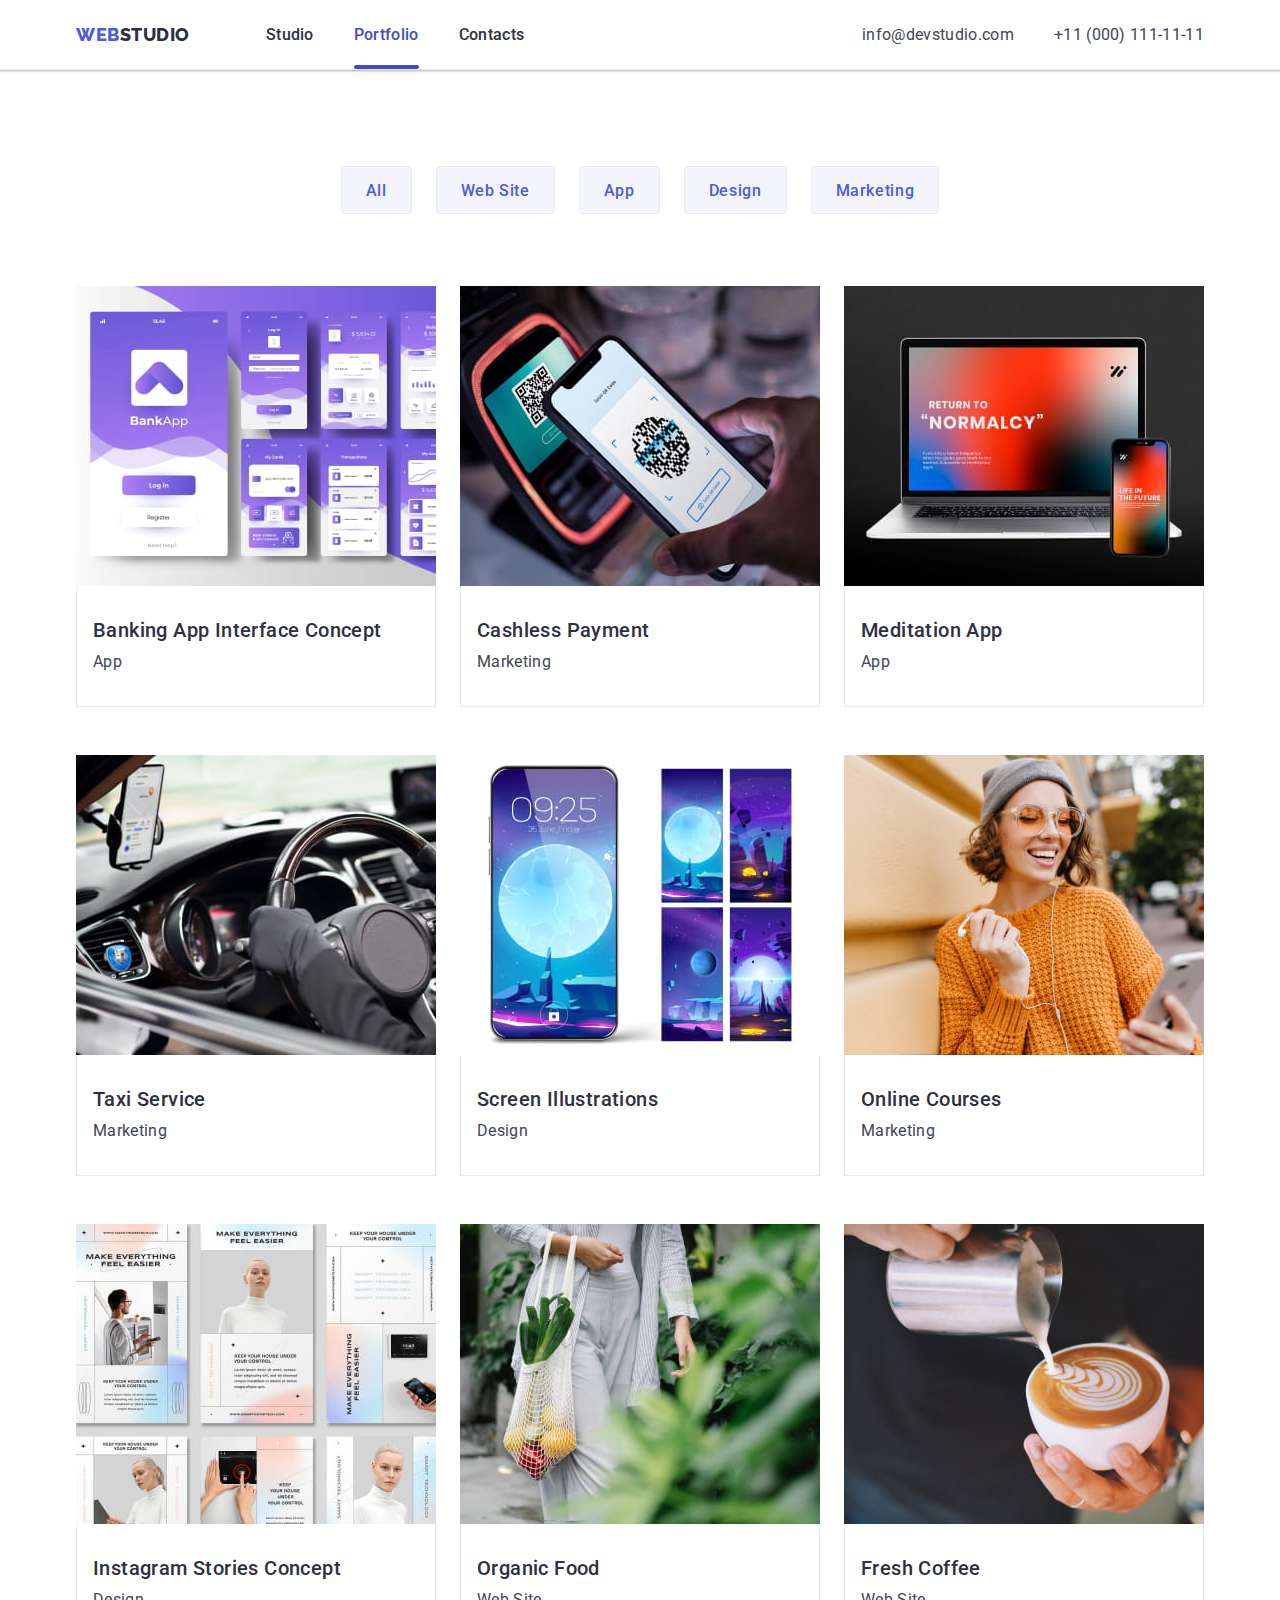
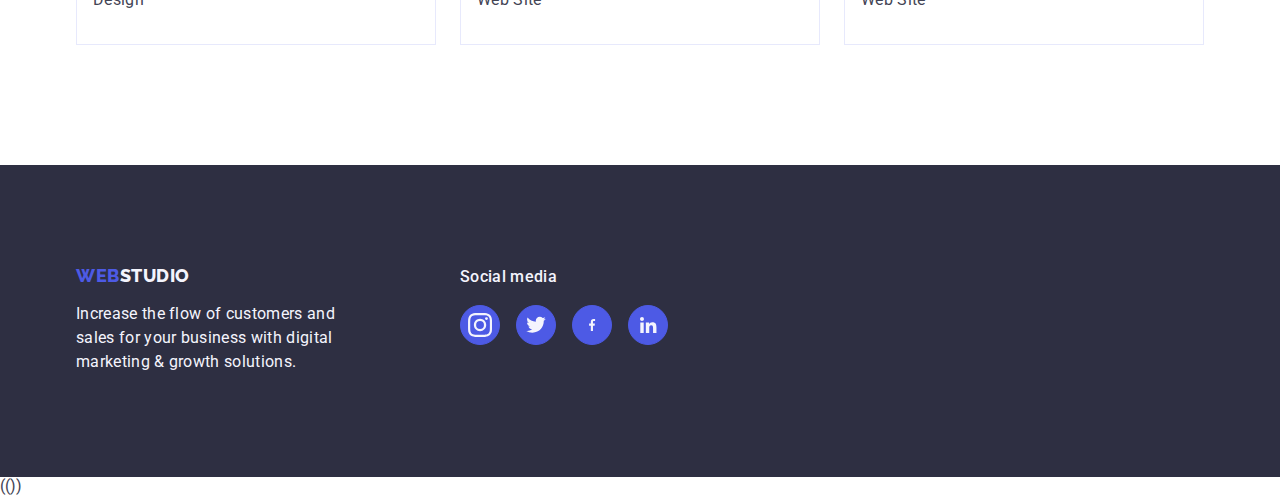
==== portfolio.html @ 7a3a31a1 "Summary" ====
<!DOCTYPE html>
<html lang="en">
  <head>
    <meta charset="UTF-8" />
    <meta http-equiv="X-UA-Compatible" content="IE=edge" />
    <meta name="viewport" content="width=device-width, initial-scale=1.0" />
    <title>Portfolio page</title>
    <!-- Fonts -->
    <link rel="preconnect" href="https://fonts.googleapis.com" />
    <link rel="preconnect" href="https://fonts.gstatic.com" crossorigin />
    <link
      href="https://fonts.googleapis.com/css2?family=Raleway:ital,wght@0,800;1,800&family=Roboto:ital,wght@0,400;0,500;0,700;1,400;1,500;1,700&display=swap"
      rel="stylesheet"
    />
    <!-- Normalize -->
    <link
      href="https://cdn.jsdelivr.net/npm/modern-normalize@2.0.0/modern-normalize.min.css"
      rel="stylesheet"
    />
    <!-- Custom styles -->
    <link rel="stylesheet" href="./css/styles.css" />
  </head>
  <body>
    <!--Heder section-->
    <header class="header">
      <div class="header-container container">
        <nav class="header-nav">
          <a class="header-logo link" href="./index.html">
            Web<span class="header-logo-studio">Studio</span></a
          >
          <ul class="header-list list">
            <li class="header-item">
              <a class="header-link link" href="./index.html">Studio</a>
            </li>
            <li class="header-item">
              <a class="header-link link active folio" href="./portfolio.html"
                >Portfolio</a
              >
            </li>
            <li class="header-item">
              <a class="header-link link" href="">Contacts</a>
            </li>
          </ul>
        </nav>
        <address class="address">
          <ul class="heder-address-list list">
            <li>
              <a
                class="header-address-link link"
                href="mailto:info@devstudio.com"
                >info@devstudio.com</a
              >
            </li>
            <li>
              <a class="header-address-link link" href="tel:+110001111111"
                >+11 (000) 111-11-11</a
              >
            </li>
          </ul>
        </address>
      </div>
    </header>
    <!--Main block-->
    <!--Portfolio-->
    <main>
      <section id="folio" class="section portfolio">
        <div class="container">
          <h1 class="visually-hidden">Portfolio</h1>
          <ul class="portfolio-list-btn list">
            <li>
              <button class="portfolio-btn" type="button">All</button>
            </li>
            <li>
              <button class="portfolio-btn" type="button">Web Site</button>
            </li>
            <li>
              <button class="portfolio-btn" type="button">App</button>
            </li>
            <li>
              <button class="portfolio-btn" type="button">Design</button>
            </li>
            <li>
              <button class="portfolio-btn" type="button">Marketing</button>
            </li>
          </ul>
          <ul class="portfolio-list list">
            <li class="portfolio-list-item">
              <a class="portfolio-link link" href="">
                <div class="portfolio-overlay">
                  <img
                    src="./images/portfolio/img1.jpg"
                    alt="Website"
                    width="360"
                  />
                </div>
                <div class="overlay">
                  <p class="overlay-label">
                    14 Stylish and User-Friendly App Design Concepts · Task
                    Manager App · Calorie Tracker App · Exotic Fruit Ecommerce
                    App · Cloud Storage App
                  </p>
                </div>
                <div class="portfolio-content">
                  <h2 class="portfolio-title">Banking App Interface Concept</h2>
                  <p class="portfolio-item">App</p>
                </div>
              </a>
            </li>
            <li class="portfolio-list-item">
              <a class="link" href="">
                <img
                  src="./images/portfolio/img2.jpg"
                  alt="Mobile phone"
                  width="360"
                />
                <div class="portfolio-content">
                  <h2 class="portfolio-title">Cashless Payment</h2>
                  <p class="portfolio-item">Marketing</p>
                </div>
              </a>
            </li>
            <li class="portfolio-list-item">
              <a class="link" href="">
                <img
                  src="./images/portfolio/img3.jpg"
                  alt="Notebook"
                  width="360"
                />
                <div class="portfolio-content">
                  <h2 class="portfolio-title">Meditation App</h2>
                  <p class="portfolio-item">App</p>
                </div>
              </a>
            </li>
            <li class="portfolio-list-item">
              <a class="link" href="">
                <img
                  src="./images/portfolio/img4.jpg"
                  alt="Car Taxi"
                  width="360"
                />
                <div class="portfolio-content">
                  <h2 class="portfolio-title">Taxi Service</h2>
                  <p class="portfolio-item">Marketing</p>
                </div>
              </a>
            </li>
            <li class="portfolio-list-item">
              <a class="link" href="">
                <img
                  src="./images/portfolio/img5.jpg"
                  alt="Design phone"
                  width="360"
                />
                <div class="portfolio-content">
                  <h2 class="portfolio-title">Screen Illustrations</h2>
                  <p class="portfolio-item">Design</p>
                </div>
              </a>
            </li>
            <li class="portfolio-list-item">
              <a class="link" href="">
                <img
                  src="./images/portfolio/img6.jpg"
                  alt="The girl laughs"
                  width="360"
                />
                <div class="portfolio-content">
                  <h2 class="portfolio-title">Online Courses</h2>
                  <p class="portfolio-item">Marketing</p>
                </div>
              </a>
            </li>
            <li class="portfolio-list-item">
              <a class="link" href="">
                <img
                  src="./images/portfolio/img7.jpg"
                  alt="Instagram page"
                  width="360"
                />
                <div class="portfolio-content">
                  <h2 class="portfolio-title">Instagram Stories Concept</h2>
                  <p class="portfolio-item">Design</p>
                </div>
              </a>
            </li>
            <li class="portfolio-list-item">
              <a class="link" href="">
                <img
                  src="./images/portfolio/img8.jpg"
                  alt="Woman with groceries"
                  width="360"
                />
                <div class="portfolio-content">
                  <h2 class="portfolio-title">Organic Food</h2>
                  <p class="portfolio-item">Web Site</p>
                </div>
              </a>
            </li>
            <li class="portfolio-list-item">
              <a class="link" href="">
                <img
                  src="./images/portfolio/img9.jpg"
                  alt="A cup of coffee"
                  width="360"
                />
                <div class="portfolio-content">
                  <h2 class="portfolio-title">Fresh Coffee</h2>
                  <p class="portfolio-item">Web Site</p>
                </div>
              </a>
            </li>
          </ul>
        </div>
      </section>
    </main>
    <!--Footer section-->
    <footer class="section footer">
      <div class="footer-container container">
        <div>
          <a class="footer-logo link" href="./index.html"
            >Web<span class="footer-logo-studio">Studio</span></a
          >
          <p class="footer-list">
            Increase the flow of customers and sales for your business with
            digital marketing & growth solutions.
          </p>
        </div>
        <div class="media-container">
          <p class="media-title">Social media</p>
          <ul class="media-list">
            <li class="media-list-item">
              <a
                class="media-link"
                href="https://www.instagram.com"
                aria-label="instagram"
              >
                <svg class="media-icon" width="24" height="24">
                  <use href="./images/icons.svg#icon-instagram"></use>
                </svg>
              </a>
            </li>
            <li>
              <a
                class="media-link"
                href="https://www.twitter.com"
                aria-label="twitter"
              >
                <svg class="media-icon" width="24" height="19.5">
                  <use href="./images/icons.svg#icon-twitter"></use>
                </svg>
              </a>
            </li>
            <li>
              <a
                class="media-link"
                href="https://www.facebook.com"
                aria-label="facebook"
              >
                <svg class="media-icon" width="12" height="24">
                  <use href="./images/icons.svg#icon-facebook"></use>
                </svg>
              </a>
            </li>
            <li>
              <a
                class="media-link"
                href="https://www.linkedin.com"
                aria-label="linkedin"
              >
                <svg class="media-icon" width="20.49" height="16.43">
                  <use href="./images/icons.svg#icon-linkedin"></use>
                </svg>
              </a>
            </li>
          </ul>
        </div>
      </div>
    </footer>
  </body>
</html>
(())
---- css/styles.css ----
/* Common styles */
body {
  font-family: Roboto, sans-serif;
  color: #434455;
  background-color: #ffffff;
}
:root {
  --page-color: #ffffff;
  --logo-color: #4d5ae5;
  --hero-background: #2e2f42;
  --logo-background-light: #f4f4fd;
  --border-light-color: #e7e9fc;
}
/* Reset */
h1,
h2,
h3,
h4,
h5,
h6,
p {
  margin: 0;
}
img {
  display: block;
  max-width: 100%;
  height: auto;
}
.list,
ul,
ol {
  list-style: none;
  text-decoration: none;
  margin: 0;
  padding: 0;
}
.link,
a {
  text-decoration: none;
  color: currentColor;
}
.btn,
button {
  font-family: inherit;
  cursor: pointer;
}
.heder-address-list {
  font-style: normal;
}
/* Base styles */
.container {
  width: 1158px;
  margin-left: auto;
  margin-right: auto;
  padding-left: 15px;
  padding-right: 15px;
}
/* Section styles */
/* Header styles */
.header-container {
  display: flex;
  align-items: center;
  justify-content: space-between;
}
.header {
  border-bottom: 1px solid #e7e9fc;
  box-shadow: 0px 1px 6px 0px rgba(46, 47, 66, 0.08),
    0px 1px 1px 0px rgba(46, 47, 66, 0.16),
    0px 2px 1px 0px rgba(46, 47, 66, 0.08);
}
.header-nav {
  display: flex;
  align-items: center;
}
.header-logo {
  padding: 24px 0;
  display: flex;
  align-items: center;
  margin-right: 76px;
  font-family: Raleway, sans-serif;
  font-weight: 800;
  font-size: 18px;
  line-height: 1.17;
  letter-spacing: 0.03em;
  text-transform: uppercase;
  text-decoration: none;
  color: #4d5ae5;
}
.header-logo-studio {
  color: #2e2f42;
}

.header-list {
  display: flex;
  align-items: center;
  gap: 40px;
}
.header-link {
  position: relative;
  padding: 24px 0;
  font-weight: 500;
  font-size: 16px;
  line-height: 1.5;
  letter-spacing: 0.02em;
  text-decoration: none;
  color: #2e2f42;
  transition: background-color 250ms cubic-bezier(0.4, 0, 0.2, 1);
}
.header-link.active::after {
  content: "";
  position: absolute;
  bottom: 0;
  left: 0;
  display: block;
  width: 100%;
  height: 4px;
  background-color: #404bbf;
  border-radius: 2px;
  bottom: -1px;
}
.header-link:hover,
.header-link:focus {
  color: #404bbf;
}
.address {
  font-style: normal;
}
.heder-address-list {
  display: flex;
  align-items: center;
  gap: 40px;
}
.header-address-link {
  padding: 24px 0;
  font-weight: 400;
  font-size: 16px;
  line-height: 1.5;
  letter-spacing: 0.02em;
  font-style: normal;
  color: #434455;
  transition: color 250ms cubic-bezier(0.4, 0, 0.2, 1);
}
.header-address-link:hover,
.header-address-link:focus {
  color: #404bbf;
}
.studio {
  color: #404bbf;
  transition: color 250ms cubic-bezier(0.4, 0, 0.2, 1);
}
.folio {
  color: #404bbf;
  transition: color 250ms cubic-bezier(0.4, 0, 0.2, 1);
}
/* Hero styles */
.container-hero {
  display: flex;
  justify-content: center;
  flex-direction: column;
  align-items: center;
}
.hero {
  background: #2e2f42;
  max-width: 1440px;
  margin: 0 auto;
  background-image: linear-gradient(
      rgba(46, 47, 66, 0.7),
      rgba(46, 47, 66, 0.7)
    ),
    url(../images/section2/people-office.jpg);
  background-repeat: no-repeat;
  background-position: center;
  background-size: cover;
  padding: 188px 0;
  padding-bottom: 292;
}
.hero-title {
  /* background-color: #2e2f42; */
  max-width: 496px;
  font-weight: 700;
  font-size: 56px;
  line-height: 1.07;
  letter-spacing: 0.02em;
  text-align: center;
  color: #ffffff;
}
.hero-btn {
  border: none;
  border-radius: 4px;
  min-width: 169px;
  height: 56px;
  margin-top: 48px;
  font-weight: 500;
  font-size: 16px;
  line-height: 1.5;
  letter-spacing: 0.04em;
  color: #ffffff;
  background-color: #4d5ae5;
  transition: background-color 250ms cubic-bezier(0.4, 0, 0.2, 1);
}
.hero-btn:hover,
.hero-btn:focus {
  background-color: #404bbf;
}
/* Description styles  */
.visually-hidden {
}
.description {
  padding: 120px 0;
}
.description-list {
  display: flex;
  gap: 24px;
}
.description-list-item {
  width: calc((100%-3 * 24px) / 4);
  justify-content: space-between;
}
.description-item {
  font-weight: 400;
  font-size: 16px;
  line-height: 1.5;
  letter-spacing: 0.02em;
  color: #434455;
}
.description-title {
  margin-bottom: 8px;
  font-weight: 500;
  font-size: 20px;
  line-height: 1.2;
  letter-spacing: 0.02em;
  color: #2e2f42;
}
.features-list {
  display: flex;
  justify-content: center;
  gap: 24px;
}
.features-item {
  display: flex;
  justify-content: center;
  align-items: center;
  width: 264px;
  height: 112px;
  background-color: #f4f4fd;
  margin-bottom: 8px;
}
/* What Are We Doing */
.whatdoing {
  padding: 120px 0;
}
.whatdoing-list {
  display: flex;
  gap: 24px;
}
.what-title-item {
  margin-bottom: 72px;
  font-weight: 700;
  font-size: 36px;
  line-height: 1.11;
  letter-spacing: 0.02em;
  text-align: center;
  text-transform: capitalize;
  color: #2e2f42;
}
.whatdoing-list-item {
  width: calc((100% - 48px) / 3);
}
/* Team styles  */
.people {
  display: flex;
  gap: 24px;
}
.container-team {
}
.team {
  padding: 120px 0;
  background: #f4f4fd;
}
.team-title {
  margin-bottom: 8px;
  text-align: center;
  font-weight: 500;
  font-size: 20px;
  line-height: 1.2;
  letter-spacing: 0.02em;
  color: #2e2f42;
  background: #ffffff;
}
.team-title-item {
  margin-bottom: 72px;
  font-weight: 700;
  font-size: 36px;
  line-height: 1.11;
  letter-spacing: 0.02em;
  text-align: center;
  text-transform: capitalize;
  color: #2e2f42;
}
.team-list {
  text-align: center;
  font-weight: 400;
  font-size: 16px;
  line-height: 1.5;
  letter-spacing: 0.02em;
  color: #434455;
  background-color: #ffffff;
}
.team-item {
  border-radius: 0px 0px 4px 4px;
  width: calc((100% - 72px) / 4);
  background-color: #ffffff;
}
.team-content {
  padding: 32px 16px 0 16px;
}
.ourteam-container {
  margin: 0 auto;
  display: flex;
  justify-content: center;
  gap: 24px;
  margin-top: 8px;
  margin-bottom: 32px;
}
.ourteam-link {
  display: flex;
  justify-content: center;
  align-items: center;
  width: 40px;
  height: 40px;
  border: 1px solid var(--logo-color);
  border-radius: 50px;
  background-color: #4d5ae5;
}
/* Footer styles */
.footer-container {
  display: flex;
}
.container-footer {
  display: flex;
  flex-direction: column;
}
.footer {
  height: 312px;
  padding-top: 100px;
  padding-bottom: 100px;
  background-color: #2e2f42;
}
.footer-logo {
  display: inline-block;
  margin-bottom: 16px;
  font-family: Raleway, sans-serif;
  font-weight: 800;
  font-size: 18px;
  line-height: 1.17;
  letter-spacing: 0.03em;
  text-transform: uppercase;
  color: #4d5ae5;
}
.footer-logo-studio {
  color: #f4f4fd;
}
.footer-list {
  width: 264px;
  height: 72px;
  font-weight: 400;
  font-size: 16px;
  line-height: 1.5;
  letter-spacing: 0.02em;
  color: #f4f4fd;
}
.media-container {
  display: flex;
  flex-direction: column;
}
.media-link {
  display: flex;
  justify-content: center;
  align-items: center;
  width: 40px;
  height: 40px;
  border: 1px solid var(--logo-color);
  border-radius: 50px;
  background-color: #4d5ae5;
}
.media-title {
  margin-left: 120px;
  font-weight: 500;
  font-size: 16px;
  line-height: 1.5;
  letter-spacing: 0.02em;
  color: #f4f4fd;
}
.media-list {
  display: flex;
  gap: 16px;
  padding-top: 16px;
  padding-left: 120px;
}
.media-list-item {
}
/* Portfolio style */
.portfolio {
  padding: 96px 0 120px 0;
}
.portfolio-btn {
  border: 1px solid var(--border-light-color);
  border-radius: 4px;
  padding: 12px 24px;
  height: 48px;
  font-weight: 500;
  font-size: 16px;
  line-height: 1.5;
  letter-spacing: 0.04em;
  color: #4d5ae5;
  background-color: #f4f4fd;
  transition: background-color 250ms cubic-bezier(0.4, 0, 0.2, 1);
  transition: color 250ms cubic-bezier(0.4, 0, 0.2, 1);
  transition: border 250ms cubic-bezier(0.4, 0, 0.2, 1);
}
.portfolio-btn:hover,
.portfolio-btn:focus {
  border: 1px solid transparent;
  color: #ffffff;
  background-color: #404bbf;
}
.portfolio-title {
  margin-bottom: 8px;
  font-weight: 500;
  font-size: 20px;
  line-height: 1.2;
  letter-spacing: 0.02em;
  color: #2e2f42;
}
.portfolio-item {
  font-weight: 400;
  font-size: 16px;
  line-height: 1.5;
  letter-spacing: 0.02em;
  color: #434455;
}
.portfolio-list-btn {
  margin-bottom: 72px;
  display: flex;
  gap: 24px;
  justify-content: center;
}
.portfolio-list {
  display: flex;
  flex-wrap: wrap;
  column-gap: 24px;
  row-gap: 48px;
}
.portfolio-list-item {
  width: calc((100% - 48px) / 3);
  margin: 0;
  position: relative;
  overflow: hidden;
}
.portfolio-link {
}
.portfolio-content {
  padding: 32px 16px;
  border: 1px solid #e7e9fc;
  border-top: none;
}
.visually-hidden {
  position: absolute;
  width: 1px;
  height: 1px;
  margin: -1px;
  border: 0;
  padding: 0;
  white-space: nowrap;
  clip-path: inset(100%);
  clip: rect(0 0 0 0);
  overflow: hidden;
}
/* Overlay text */
.portfolio-overlay {
}
.portfolio-list-item:hover .overlay {
  transform: translateY(0);
}
.portfolio-content {
}
.portfolio-title {
}
.portfolio-item {
}
.overlay {
  position: absolute;
  transform: translateY(100%);
  transition: transform 250ms ease-in-out;
  top: 0;
  left: 0;
  width: 100%;
  height: 100%;
}
.overlay-label {
  padding: 40px 32px 164px 32px;
  font-size: 16px;
  font-style: normal;
  font-weight: 400;
  line-height: 24px;
  letter-spacing: 0.32px;
  color: var(--cloud, #f4f4fd);
  background-color: #4d5ae5;
}
.overlay-label .active {
  background-color: #4d5ae5;
  width: 360px;
  height: 300px;
  flex-shrink: 0;
}
/* Clients */
.clients-list {
  display: flex;
  justify-content: center;
  gap: 24px;
}
.clients-item {
}
.clients-link {
  display: flex;
  justify-content: center;
  align-items: center;
  width: 168px;
  height: 88px;
  border: 1px solid var(--hero-background);
  border-radius: 10px;
}
.clients-title {
  font-weight: 700;
  font-size: 36px;
  line-height: 1.11;
  letter-spacing: 0.02em;
  text-align: center;
  text-transform: capitalize;
  color: #2e2f42;
  padding-top: 120px;
  margin-bottom: 72px;
}
.clients-section {
  padding-bottom: 120px;
}
.clients-link:hover {
  border-color: #404bbf;
}
.clients-icon {
  fill: rgba(142, 143, 153, 1);
}
.clients-link:hover .clients-icon {
  fill: #404bbf;
}
/* Modal window */
.backdrop {
  position: fixed;
  top: 0;
  left: 0;
  width: 100%;
  height: 100%;
  background-color: rgba(46, 47, 66, 0.4);
  transition: opacity 250ms ease-out, visibility 250ms ease-out;
}
.backdrop.is-hidden {
  opacity: 0;
  visibility: hidden;
  pointer-events: none;
}
.modal {
  position: absolute;
  top: 40%;
  left: 50%;
  transform: translateX(-50%) translateY(-50%);
  width: 408px;
  height: 584px;
  background-color: rgba(252, 252, 252, 1);
  border-radius: 4px;
  background: var(--dairy, #fcfcfc);
  box-shadow: 0px 2px 1px 0px rgba(0, 0, 0, 0.2),
    0px 1px 3px 0px rgba(0, 0, 0, 0.12), 0px 1px 1px 0px rgba(0, 0, 0, 0.14);
}
.modal-btn {
  position: absolute;
  top: 24px;
  right: 24px;
  border-radius: 24px;
  border: 1px solid rgba(0, 0, 0, 0.1);
  background: var(--cornflower, #e7e9fc);
  display: flex;
  align-items: center;
  justify-content: center;
  padding: 8px;
}
.modal-icon {
}
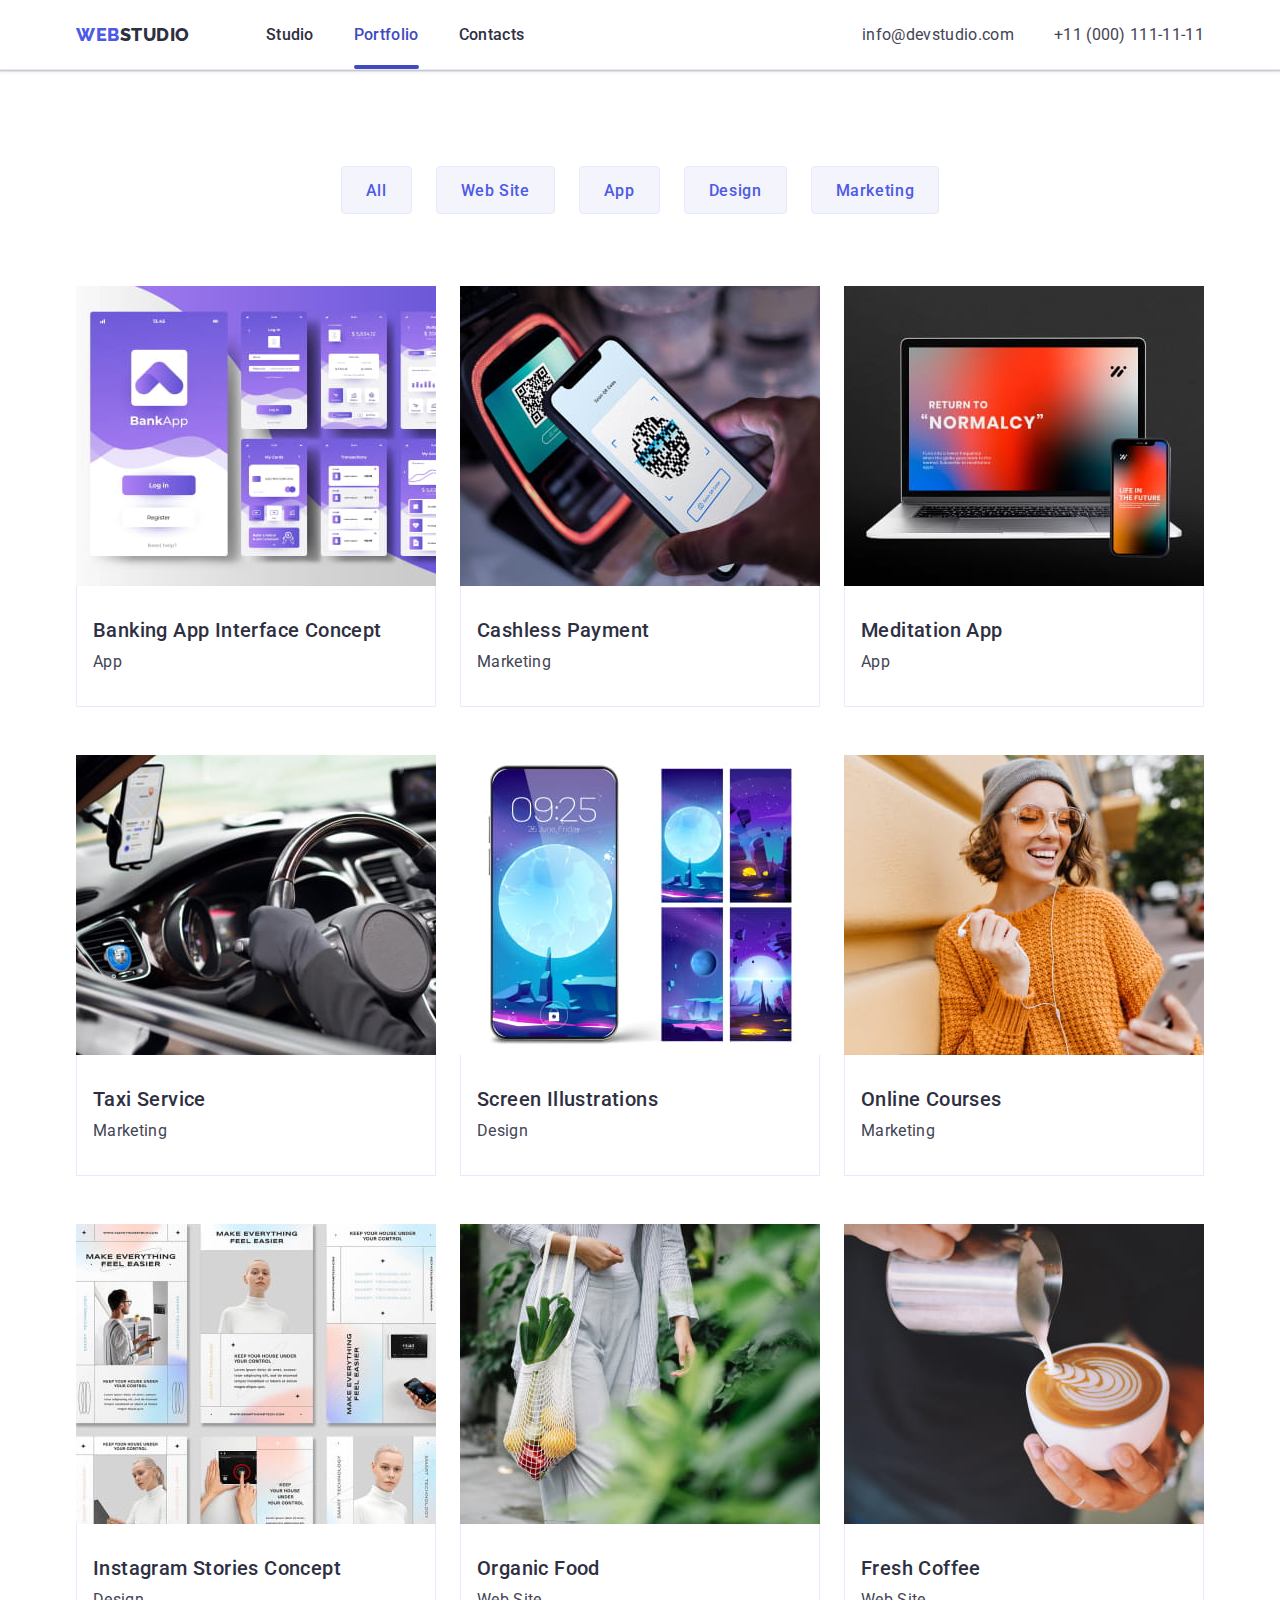
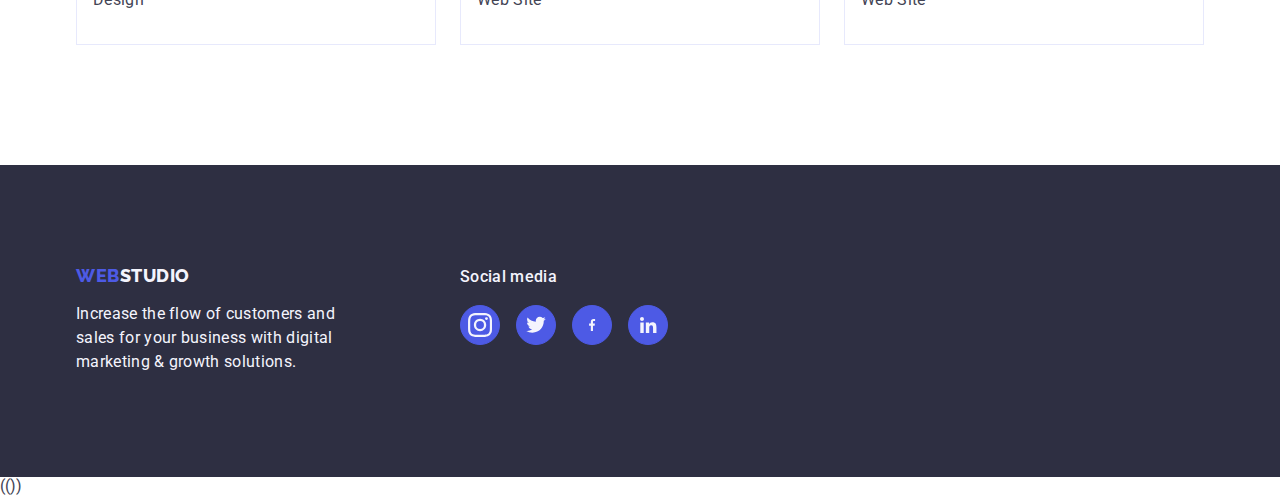
==== commit 800ecf9a: "Finish" ====
--- a/portfolio.html
+++ b/portfolio.html
@@ -92,8 +92,6 @@
                     alt="Website"
                     width="360"
                   />
-                </div>
-                <div class="overlay">
                   <p class="overlay-label">
                     14 Stylish and User-Friendly App Design Concepts · Task
                     Manager App · Calorie Tracker App · Exotic Fruit Ecommerce
@@ -107,12 +105,19 @@
               </a>
             </li>
             <li class="portfolio-list-item">
-              <a class="link" href="">
-                <img
-                  src="./images/portfolio/img2.jpg"
-                  alt="Mobile phone"
-                  width="360"
-                />
+              <a class="portfolio-link link" href="">
+                <div class="portfolio-overlay">
+                  <img
+                    src="./images/portfolio/img2.jpg"
+                    alt="Mobile phone"
+                    width="360"
+                  />
+                  <p class="overlay-label">
+                    14 Stylish and User-Friendly App Design Concepts · Task
+                    Manager App · Calorie Tracker App · Exotic Fruit Ecommerce
+                    App · Cloud Storage App
+                  </p>
+                </div>
                 <div class="portfolio-content">
                   <h2 class="portfolio-title">Cashless Payment</h2>
                   <p class="portfolio-item">Marketing</p>
@@ -120,12 +125,19 @@
               </a>
             </li>
             <li class="portfolio-list-item">
-              <a class="link" href="">
-                <img
-                  src="./images/portfolio/img3.jpg"
-                  alt="Notebook"
-                  width="360"
-                />
+              <a class="portfolio-link link" href="">
+                <div class="portfolio-overlay">
+                  <img
+                    src="./images/portfolio/img3.jpg"
+                    alt="Notebook"
+                    width="360"
+                  />
+                  <p class="overlay-label">
+                    14 Stylish and User-Friendly App Design Concepts · Task
+                    Manager App · Calorie Tracker App · Exotic Fruit Ecommerce
+                    App · Cloud Storage App
+                  </p>
+                </div>
                 <div class="portfolio-content">
                   <h2 class="portfolio-title">Meditation App</h2>
                   <p class="portfolio-item">App</p>
@@ -133,12 +145,19 @@
               </a>
             </li>
             <li class="portfolio-list-item">
-              <a class="link" href="">
-                <img
-                  src="./images/portfolio/img4.jpg"
-                  alt="Car Taxi"
-                  width="360"
-                />
+              <a class="portfolio-link link" href="">
+                <div class="portfolio-overlay">
+                  <img
+                    src="./images/portfolio/img4.jpg"
+                    alt="Car Taxi"
+                    width="360"
+                  />
+                  <p class="overlay-label">
+                    14 Stylish and User-Friendly App Design Concepts · Task
+                    Manager App · Calorie Tracker App · Exotic Fruit Ecommerce
+                    App · Cloud Storage App
+                  </p>
+                </div>
                 <div class="portfolio-content">
                   <h2 class="portfolio-title">Taxi Service</h2>
                   <p class="portfolio-item">Marketing</p>
@@ -146,12 +165,19 @@
               </a>
             </li>
             <li class="portfolio-list-item">
-              <a class="link" href="">
-                <img
-                  src="./images/portfolio/img5.jpg"
-                  alt="Design phone"
-                  width="360"
-                />
+              <a class="portfolio-link link" href="">
+                <div class="portfolio-overlay">
+                  <img
+                    src="./images/portfolio/img5.jpg"
+                    alt="Design phone"
+                    width="360"
+                  />
+                  <p class="overlay-label">
+                    14 Stylish and User-Friendly App Design Concepts · Task
+                    Manager App · Calorie Tracker App · Exotic Fruit Ecommerce
+                    App · Cloud Storage App
+                  </p>
+                </div>
                 <div class="portfolio-content">
                   <h2 class="portfolio-title">Screen Illustrations</h2>
                   <p class="portfolio-item">Design</p>
@@ -159,12 +185,19 @@
               </a>
             </li>
             <li class="portfolio-list-item">
-              <a class="link" href="">
-                <img
-                  src="./images/portfolio/img6.jpg"
-                  alt="The girl laughs"
-                  width="360"
-                />
+              <a class="portfolio-link link" href="">
+                <div class="portfolio-overlay">
+                  <img
+                    src="./images/portfolio/img6.jpg"
+                    alt="The girl laughs"
+                    width="360"
+                  />
+                  <p class="overlay-label">
+                    14 Stylish and User-Friendly App Design Concepts · Task
+                    Manager App · Calorie Tracker App · Exotic Fruit Ecommerce
+                    App · Cloud Storage App
+                  </p>
+                </div>
                 <div class="portfolio-content">
                   <h2 class="portfolio-title">Online Courses</h2>
                   <p class="portfolio-item">Marketing</p>
@@ -172,12 +205,19 @@
               </a>
             </li>
             <li class="portfolio-list-item">
-              <a class="link" href="">
-                <img
-                  src="./images/portfolio/img7.jpg"
-                  alt="Instagram page"
-                  width="360"
-                />
+              <a class="portfolio-link link" href="">
+                <div class="portfolio-overlay">
+                  <img
+                    src="./images/portfolio/img7.jpg"
+                    alt="Instagram page"
+                    width="360"
+                  />
+                  <p class="overlay-label">
+                    14 Stylish and User-Friendly App Design Concepts · Task
+                    Manager App · Calorie Tracker App · Exotic Fruit Ecommerce
+                    App · Cloud Storage App
+                  </p>
+                </div>
                 <div class="portfolio-content">
                   <h2 class="portfolio-title">Instagram Stories Concept</h2>
                   <p class="portfolio-item">Design</p>
@@ -185,12 +225,19 @@
               </a>
             </li>
             <li class="portfolio-list-item">
-              <a class="link" href="">
-                <img
-                  src="./images/portfolio/img8.jpg"
-                  alt="Woman with groceries"
-                  width="360"
-                />
+              <a class="portfolio-link link" href="">
+                <div class="portfolio-overlay">
+                  <img
+                    src="./images/portfolio/img8.jpg"
+                    alt="Woman with groceries"
+                    width="360"
+                  />
+                  <p class="overlay-label">
+                    14 Stylish and User-Friendly App Design Concepts · Task
+                    Manager App · Calorie Tracker App · Exotic Fruit Ecommerce
+                    App · Cloud Storage App
+                  </p>
+                </div>
                 <div class="portfolio-content">
                   <h2 class="portfolio-title">Organic Food</h2>
                   <p class="portfolio-item">Web Site</p>
@@ -198,12 +245,19 @@
               </a>
             </li>
             <li class="portfolio-list-item">
-              <a class="link" href="">
-                <img
-                  src="./images/portfolio/img9.jpg"
-                  alt="A cup of coffee"
-                  width="360"
-                />
+              <a class="portfolio-link link" href="">
+                <div class="portfolio-overlay">
+                  <img
+                    src="./images/portfolio/img9.jpg"
+                    alt="A cup of coffee"
+                    width="360"
+                  />
+                  <p class="overlay-label">
+                    14 Stylish and User-Friendly App Design Concepts · Task
+                    Manager App · Calorie Tracker App · Exotic Fruit Ecommerce
+                    App · Cloud Storage App
+                  </p>
+                </div>
                 <div class="portfolio-content">
                   <h2 class="portfolio-title">Fresh Coffee</h2>
                   <p class="portfolio-item">Web Site</p>
--- a/css/styles.css
+++ b/css/styles.css
@@ -231,11 +231,17 @@
   letter-spacing: 0.02em;
   color: #2e2f42;
 }
-.features-list {
-  display: flex;
-  justify-content: center;
-  gap: 24px;
-}
+.svg-icon {
+  display: flex;
+  justify-content: center;
+  align-items: center;
+  width: 264px;
+  height: 112px;
+  background-color: #f4f4fd;
+  margin-bottom: 8px;
+  border-radius: 4px;
+}
+
 .features-item {
   display: flex;
   justify-content: center;
@@ -278,6 +284,7 @@
   background: #f4f4fd;
 }
 .team-title {
+  margin-top: 32px;
   margin-bottom: 8px;
   text-align: center;
   font-weight: 500;
@@ -298,6 +305,7 @@
   color: #2e2f42;
 }
 .team-list {
+  margin-bottom: 8px;
   text-align: center;
   font-weight: 400;
   font-size: 16px;
@@ -314,14 +322,14 @@
 .team-content {
   padding: 32px 16px 0 16px;
 }
-.ourteam-container {
+/* .ourteam-container {
   margin: 0 auto;
   display: flex;
   justify-content: center;
   gap: 24px;
   margin-top: 8px;
   margin-bottom: 32px;
-}
+} */
 .ourteam-link {
   display: flex;
   justify-content: center;
@@ -331,6 +339,21 @@
   border: 1px solid var(--logo-color);
   border-radius: 50px;
   background-color: #4d5ae5;
+}
+
+.ourteam-list {
+  display: flex;
+  justify-content: center;
+  gap: 24px;
+}
+.ourteam-item {
+  display: flex;
+  justify-content: center;
+  padding-bottom: 32px;
+  transition: background-color 250ms cubic-bezier(0.4, 0, 0.2, 1);
+}
+.ourteam-icon {
+  fill: #f4f4fd;
 }
 /* Footer styles */
 .footer-container {
@@ -454,8 +477,6 @@
 .portfolio-list-item {
   width: calc((100% - 48px) / 3);
   margin: 0;
-  position: relative;
-  overflow: hidden;
 }
 .portfolio-link {
 }
@@ -478,17 +499,17 @@
 }
 /* Overlay text */
 .portfolio-overlay {
-}
-.portfolio-list-item:hover .overlay {
-  transform: translateY(0);
-}
+  position: relative;
+  overflow: hidden;
+}
+
 .portfolio-content {
 }
 .portfolio-title {
 }
 .portfolio-item {
 }
-.overlay {
+/* .overlay {
   position: absolute;
   transform: translateY(100%);
   transition: transform 250ms ease-in-out;
@@ -496,8 +517,15 @@
   left: 0;
   width: 100%;
   height: 100%;
-}
+} */
 .overlay-label {
+  position: absolute;
+  transform: translateY(100%);
+  transition: transform 250ms ease-in-out;
+  top: 0;
+  left: 0;
+  width: 100%;
+  height: 100%;
   padding: 40px 32px 164px 32px;
   font-size: 16px;
   font-style: normal;
@@ -507,6 +535,9 @@
   color: var(--cloud, #f4f4fd);
   background-color: #4d5ae5;
 }
+.portfolio-link:hover .overlay-label {
+  transform: translateY(0);
+}
 .overlay-label .active {
   background-color: #4d5ae5;
   width: 360px;
@@ -518,6 +549,7 @@
   display: flex;
   justify-content: center;
   gap: 24px;
+  padding-top: 120px;
 }
 .clients-item {
 }
@@ -527,8 +559,9 @@
   align-items: center;
   width: 168px;
   height: 88px;
-  border: 1px solid var(--hero-background);
-  border-radius: 10px;
+  border: 1px solid #8e8f99;
+  border-radius: 4px;
+  color: #8e8f99;
 }
 .clients-title {
   font-weight: 700;
@@ -548,10 +581,12 @@
   border-color: #404bbf;
 }
 .clients-icon {
-  fill: rgba(142, 143, 153, 1);
+  fill: currentColor;
 }
 .clients-link:hover .clients-icon {
   fill: #404bbf;
+  color: #404bbf;
+  border-color: #404bbf;
 }
 /* Modal window */
 .backdrop {
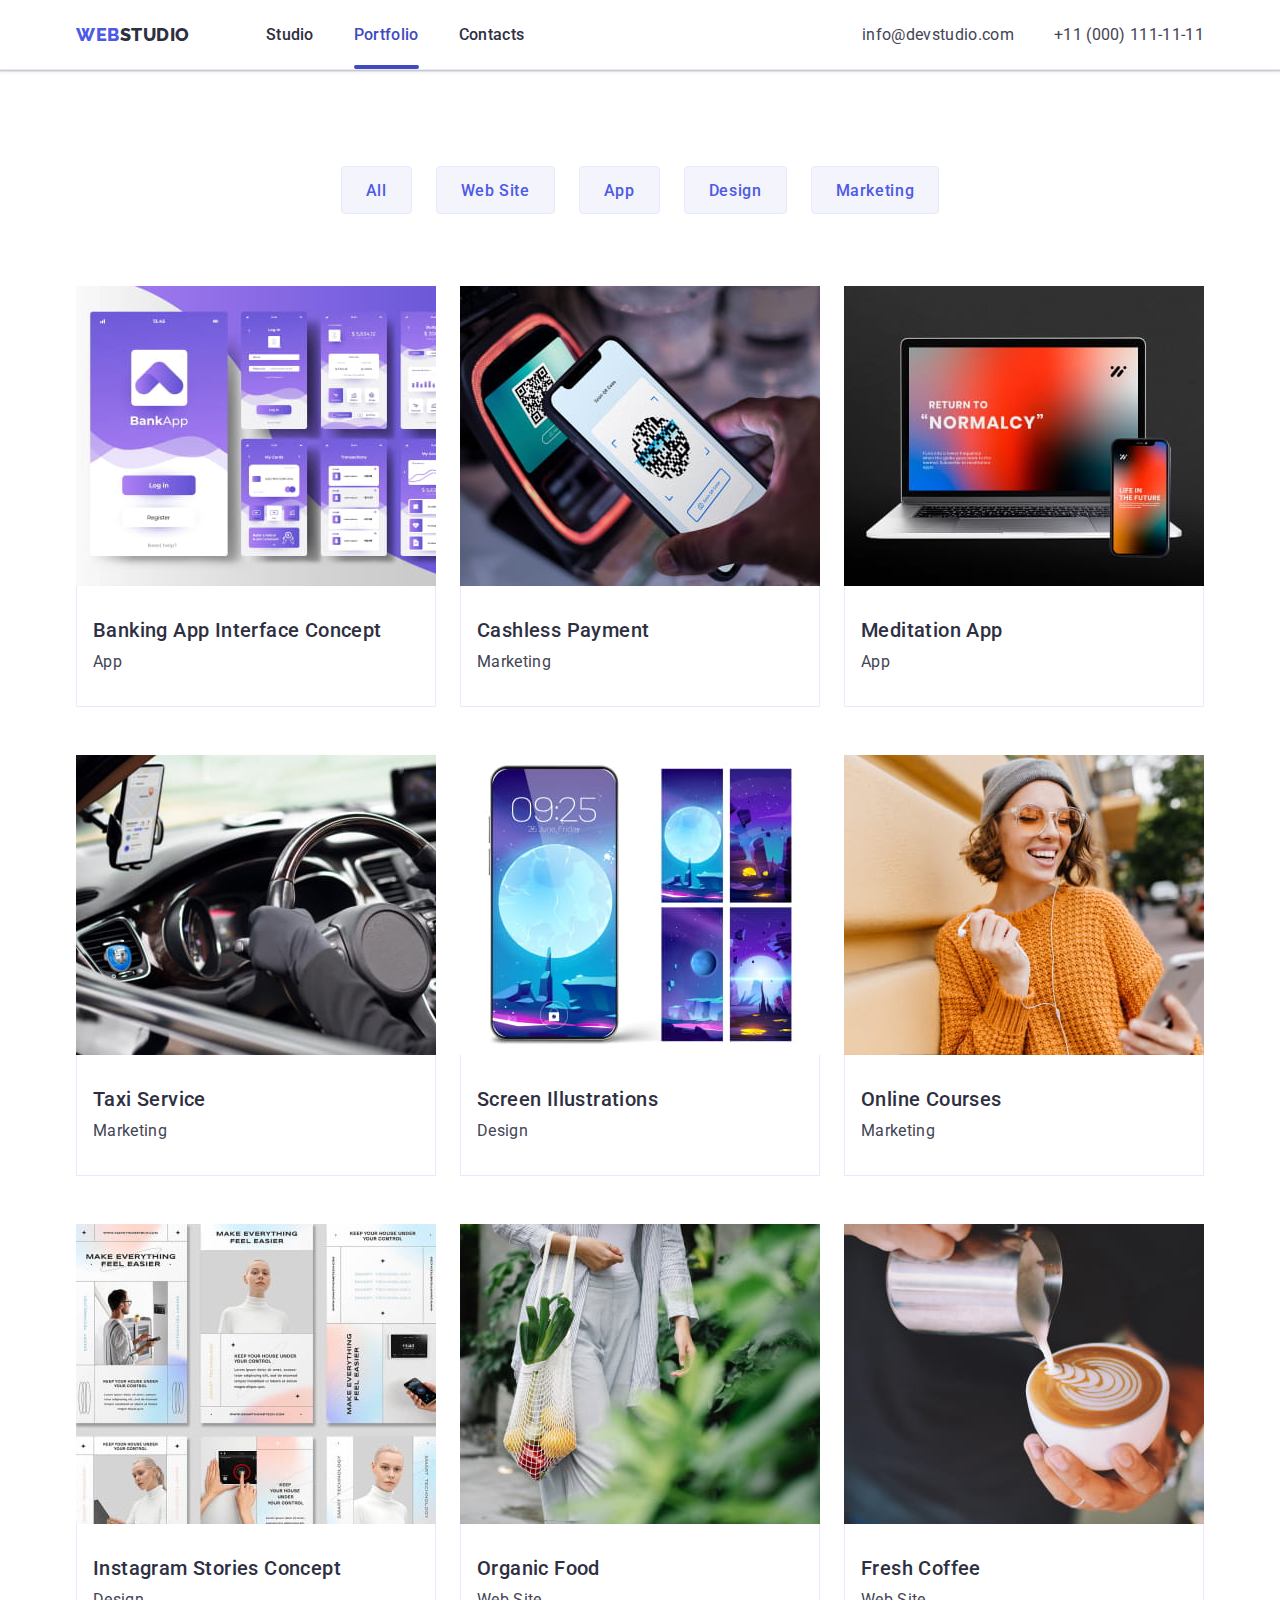
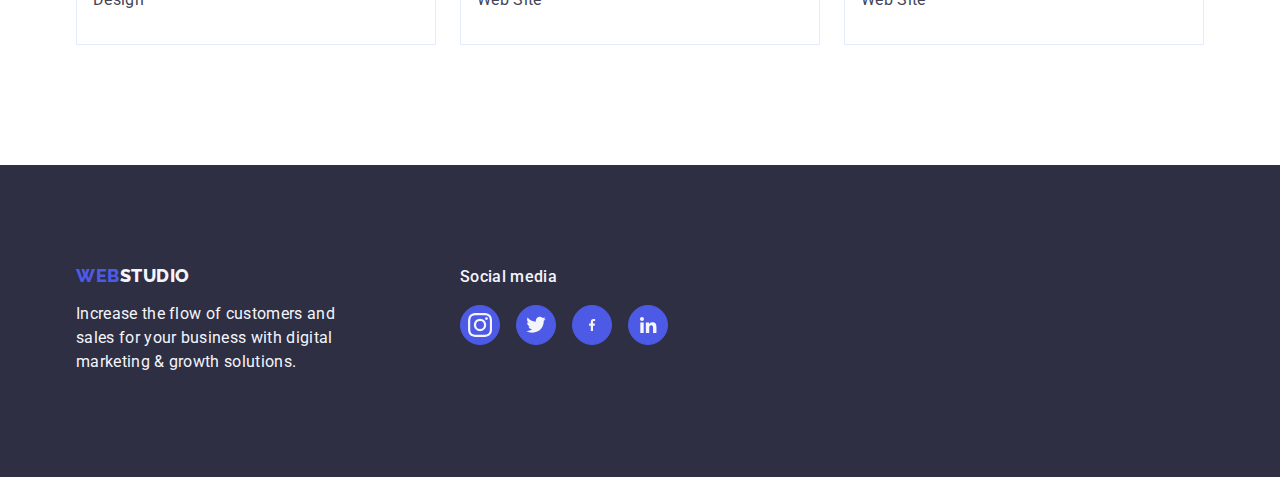
==== commit e5193a68: "Summary" ====
--- a/portfolio.html
+++ b/portfolio.html
@@ -333,4 +333,3 @@
     </footer>
   </body>
 </html>
-(())
--- a/css/styles.css
+++ b/css/styles.css
@@ -501,6 +501,8 @@
 .portfolio-overlay {
   position: relative;
   overflow: hidden;
+  transition: opacity 250ms cubic-bezier(0.4, 0, 0.2, 1),
+    visibility 250ms cubic-bezier(0.4, 0, 0.2, 1);
 }
 
 .portfolio-content {
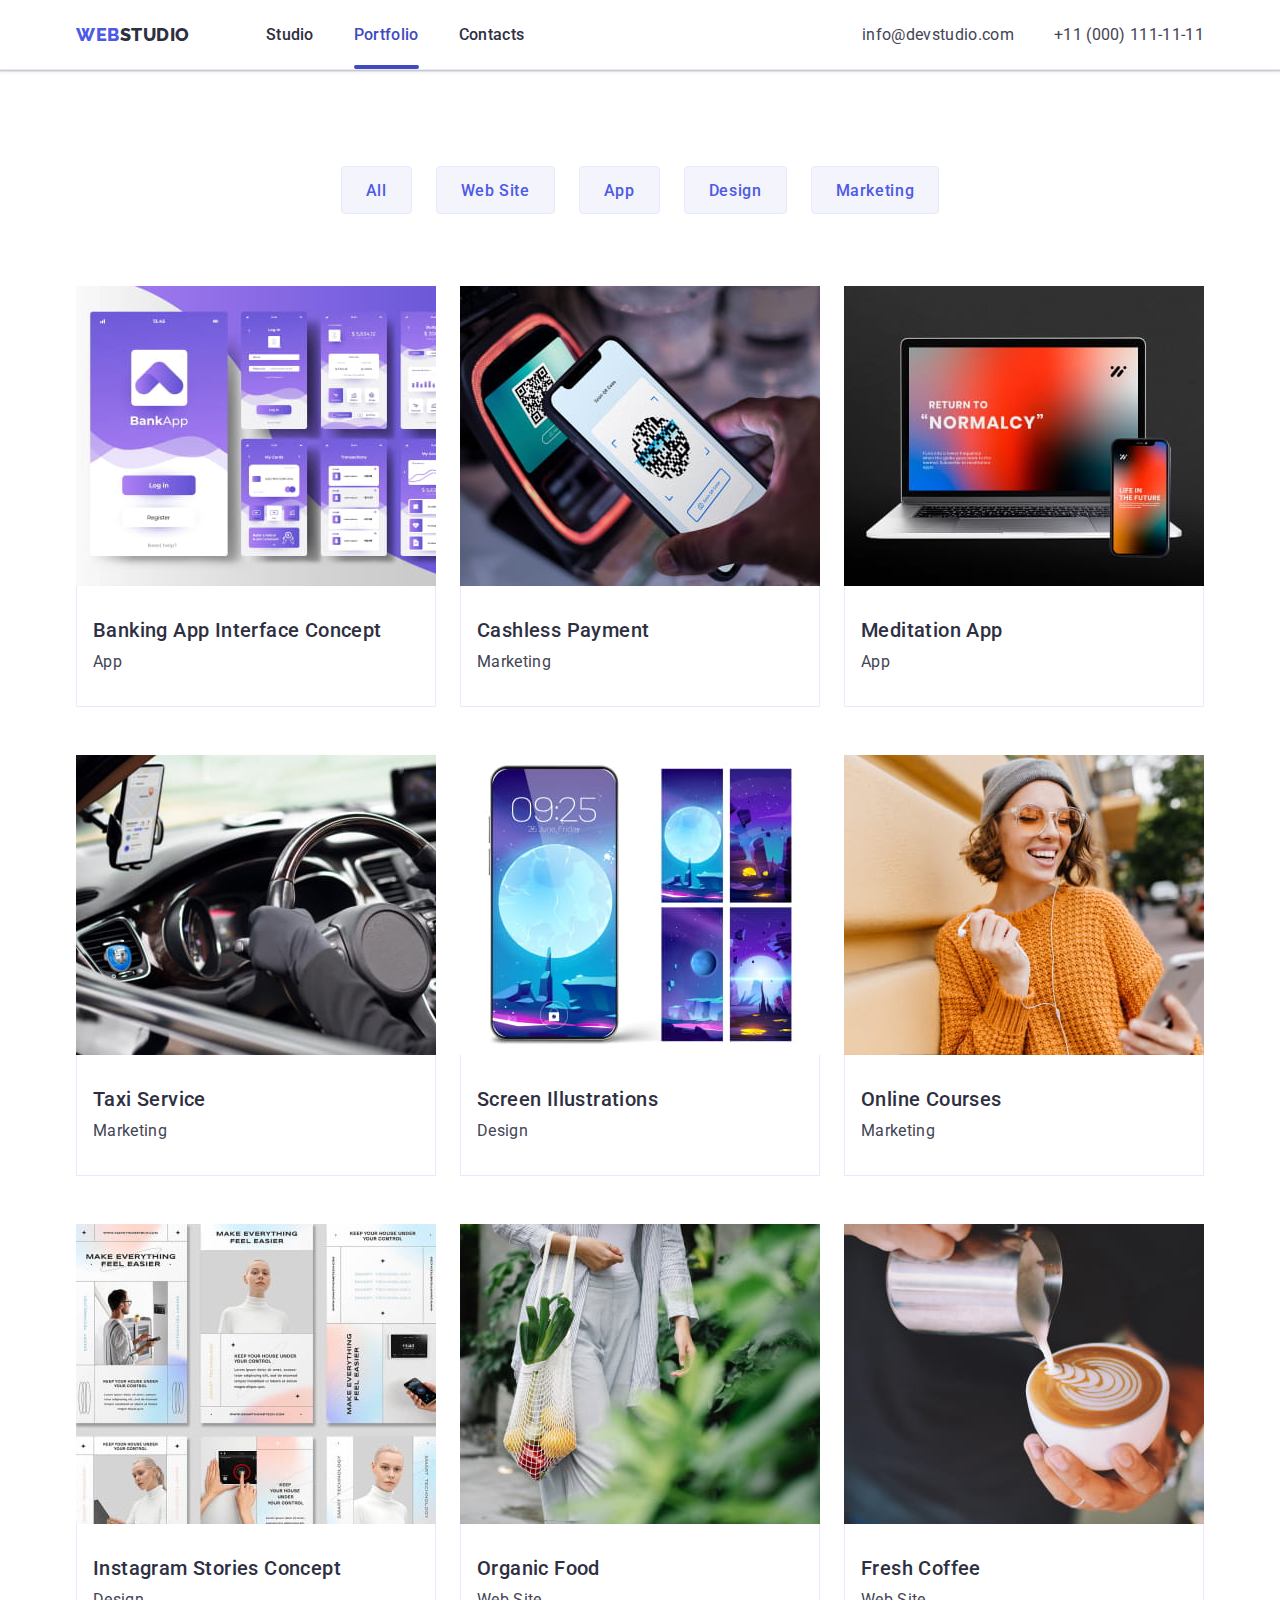
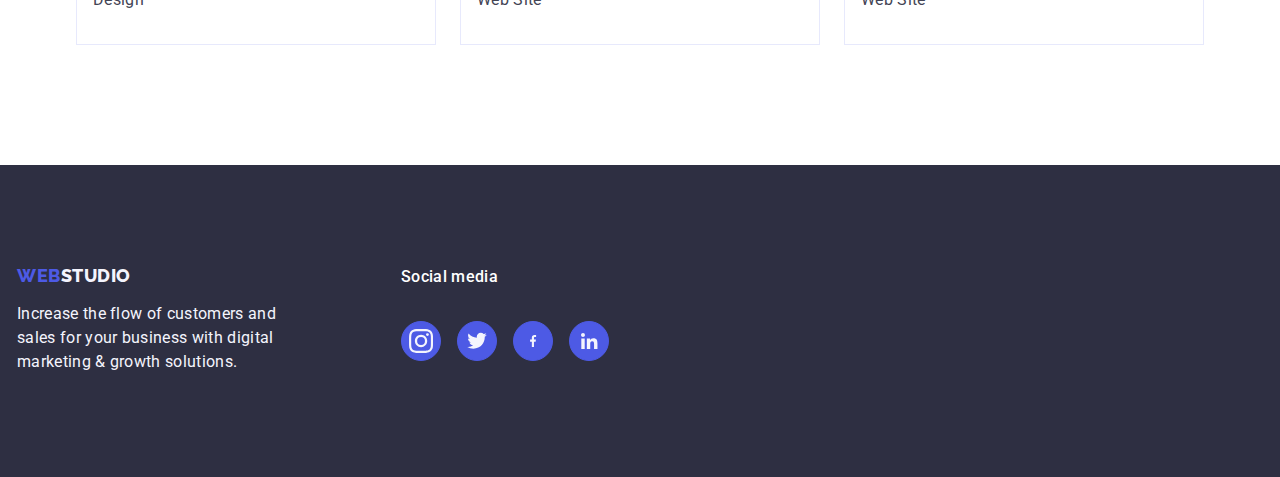
==== commit 8b9aee36: "Sumary" ====
--- a/portfolio.html
+++ b/portfolio.html
@@ -294,7 +294,7 @@
                 </svg>
               </a>
             </li>
-            <li>
+            <li class="media-list-item">
               <a
                 class="media-link"
                 href="https://www.twitter.com"
@@ -305,7 +305,7 @@
                 </svg>
               </a>
             </li>
-            <li>
+            <li class="media-list-item">
               <a
                 class="media-link"
                 href="https://www.facebook.com"
@@ -316,7 +316,7 @@
                 </svg>
               </a>
             </li>
-            <li>
+            <li class="media-list-item">
               <a
                 class="media-link"
                 href="https://www.linkedin.com"
--- a/css/styles.css
+++ b/css/styles.css
@@ -185,6 +185,7 @@
   color: #ffffff;
 }
 .hero-btn {
+  padding: 0;
   border: none;
   border-radius: 4px;
   min-width: 169px;
@@ -201,6 +202,7 @@
 .hero-btn:hover,
 .hero-btn:focus {
   background-color: #404bbf;
+  border: none;
 }
 /* Description styles  */
 .visually-hidden {
@@ -358,6 +360,8 @@
 /* Footer styles */
 .footer-container {
   display: flex;
+  align-items: baseline;
+  margin-right: 120px;
 }
 .container-footer {
   display: flex;
@@ -391,10 +395,12 @@
   line-height: 1.5;
   letter-spacing: 0.02em;
   color: #f4f4fd;
+  margin-bottom: 16px;
 }
 .media-container {
   display: flex;
   flex-direction: column;
+  margin-right: 120px;
 }
 .media-link {
   display: flex;
@@ -403,8 +409,13 @@
   width: 40px;
   height: 40px;
   border: 1px solid var(--logo-color);
-  border-radius: 50px;
+  border-radius: 50%;
   background-color: #4d5ae5;
+  background-color 250ms cubic-bezier(0.4, 0, 0.2, 1);
+}
+.media-link:hover,
+.media-link:focus {
+  background-color: #31d0aa;
 }
 .media-title {
   margin-left: 120px;
@@ -412,13 +423,17 @@
   font-size: 16px;
   line-height: 1.5;
   letter-spacing: 0.02em;
-  color: #f4f4fd;
+  color: var(--page-color);
+  margin-bottom: 16px;
 }
 .media-list {
   display: flex;
   gap: 16px;
   padding-top: 16px;
   padding-left: 120px;
+}
+.media-icon {
+  fill: var(--logo-background-light);
 }
 .media-list-item {
 }
@@ -501,8 +516,6 @@
 .portfolio-overlay {
   position: relative;
   overflow: hidden;
-  transition: opacity 250ms cubic-bezier(0.4, 0, 0.2, 1),
-    visibility 250ms cubic-bezier(0.4, 0, 0.2, 1);
 }
 
 .portfolio-content {
@@ -511,15 +524,6 @@
 }
 .portfolio-item {
 }
-/* .overlay {
-  position: absolute;
-  transform: translateY(100%);
-  transition: transform 250ms ease-in-out;
-  top: 0;
-  left: 0;
-  width: 100%;
-  height: 100%;
-} */
 .overlay-label {
   position: absolute;
   transform: translateY(100%);
@@ -598,7 +602,8 @@
   width: 100%;
   height: 100%;
   background-color: rgba(46, 47, 66, 0.4);
-  transition: opacity 250ms ease-out, visibility 250ms ease-out;
+  transition: opacity 250ms cubic-bezier(0.4, 0, 0.2, 1),
+    visibility 250ms cubic-bezier(0.4, 0, 0.2, 1);
 }
 .backdrop.is-hidden {
   opacity: 0;
@@ -607,18 +612,21 @@
 }
 .modal {
   position: absolute;
-  top: 40%;
+  top: 50%;
   left: 50%;
   transform: translateX(-50%) translateY(-50%);
   width: 408px;
-  height: 584px;
+  min-height: 584px;
   background-color: rgba(252, 252, 252, 1);
   border-radius: 4px;
   background: var(--dairy, #fcfcfc);
   box-shadow: 0px 2px 1px 0px rgba(0, 0, 0, 0.2),
     0px 1px 3px 0px rgba(0, 0, 0, 0.12), 0px 1px 1px 0px rgba(0, 0, 0, 0.14);
+  transition: transform 250ms cubic-bezier(0.4, 0, 0.2, 1);
 }
 .modal-btn {
+  width: 24px;
+  height: 24px;
   position: absolute;
   top: 24px;
   right: 24px;
@@ -629,6 +637,17 @@
   align-items: center;
   justify-content: center;
   padding: 8px;
+  border-radius: 50%;
+  transition: background-color 250ms cubic-bezier(0.4, 0, 0.2, 1),
+    border 250ms cubic-bezier(0.4, 0, 0.2, 1);
+  padding: 0;
+}
+.modal-btn:hover,
+.modal-btn:focus {
+  background-color: #404bbf;
+  border: none;
+  fill: #ffffff;
 }
 .modal-icon {
-}
+  transition: fill 250ms cubic-bezier(0.4, 0, 0.2, 1);
+}
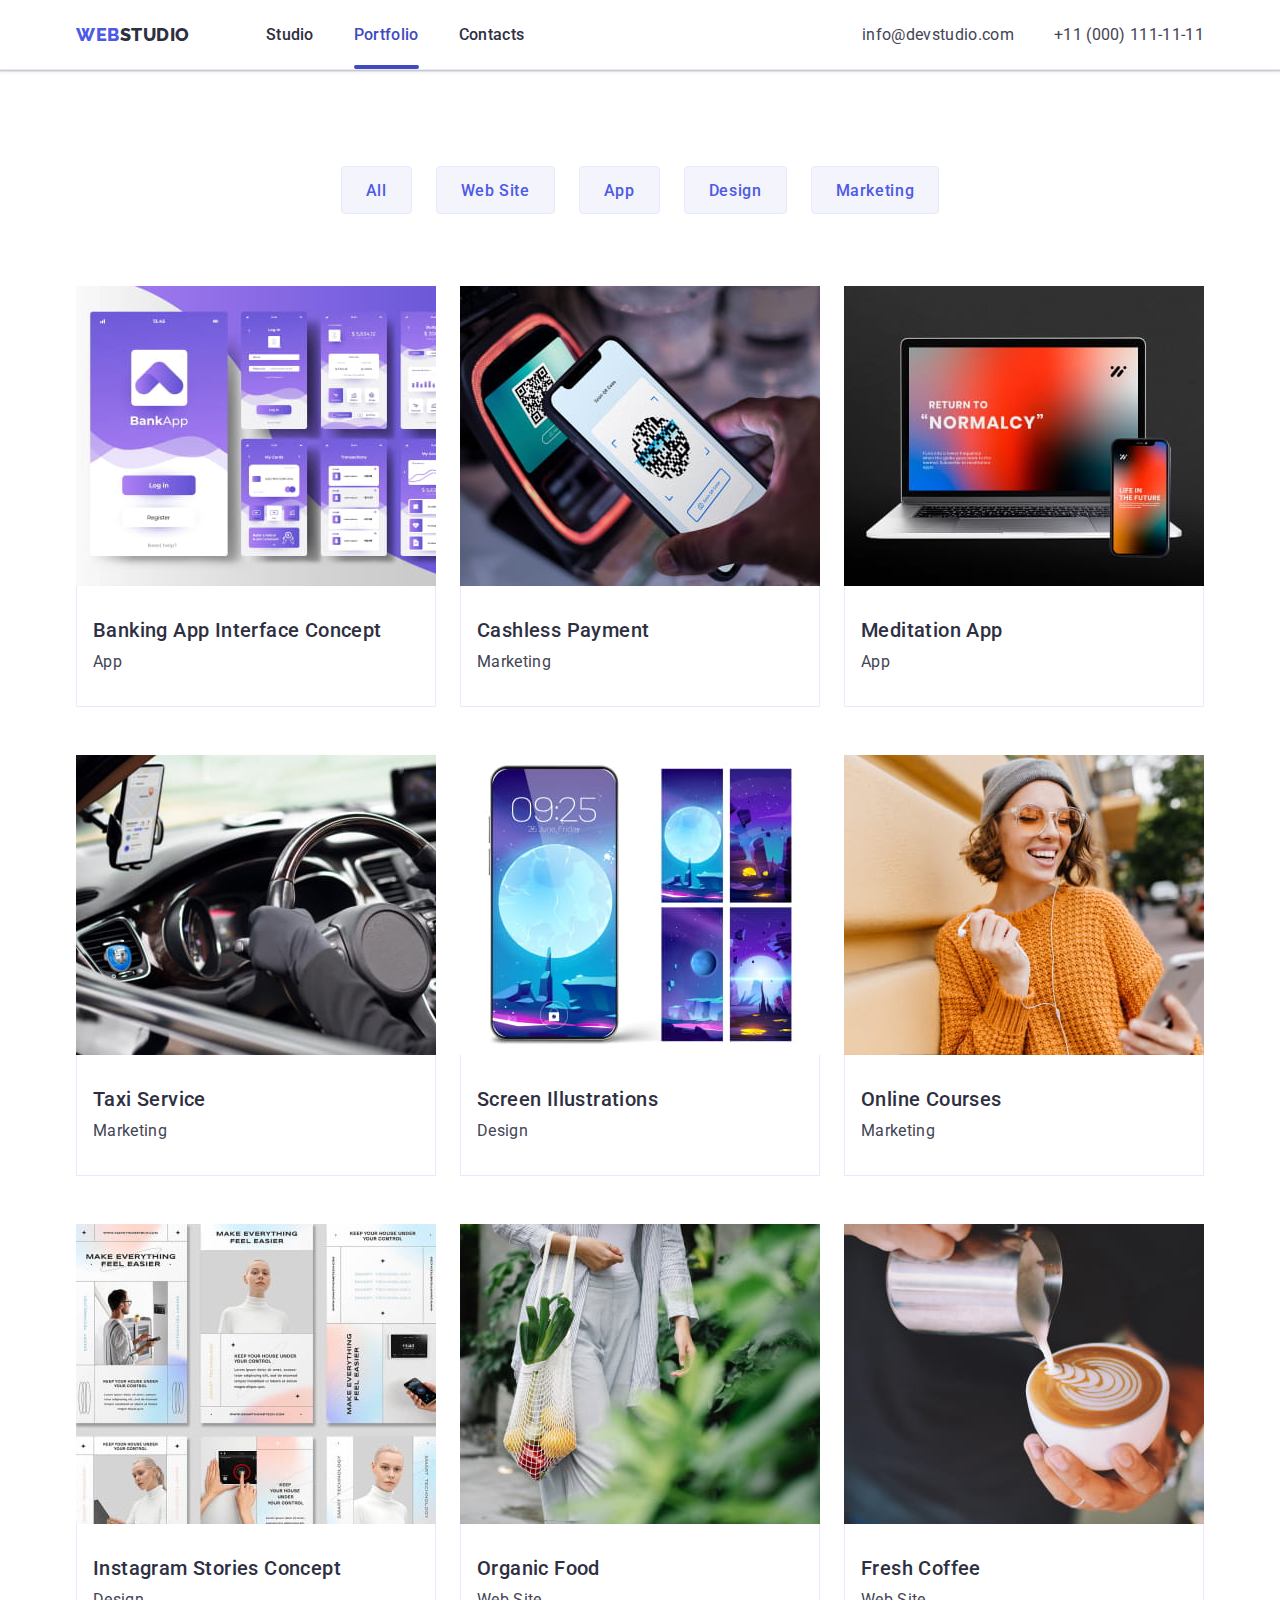
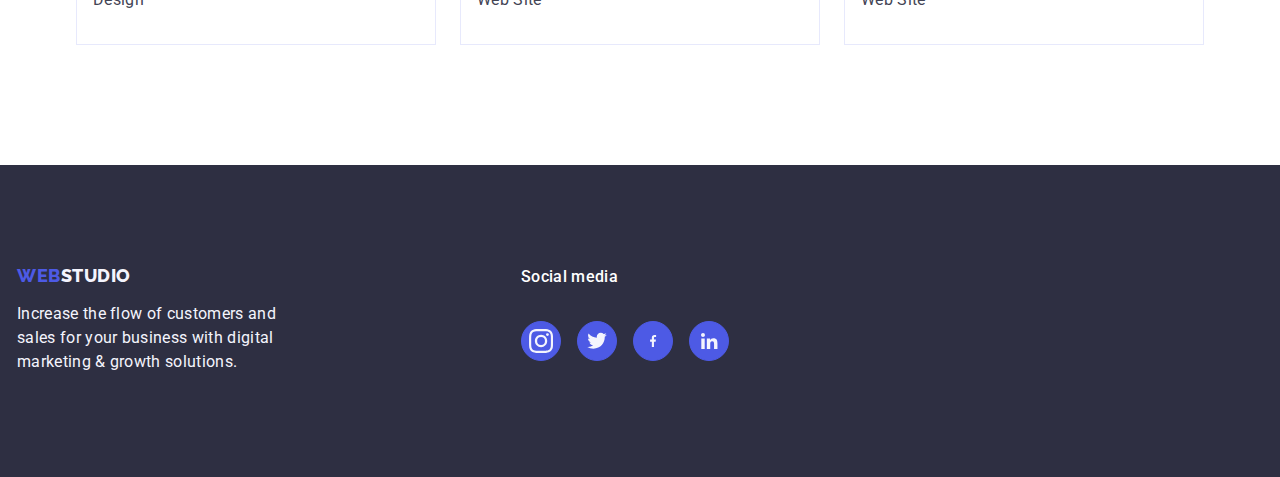
==== commit 4005dbe0: "Finish" ====
--- a/portfolio.html
+++ b/portfolio.html
@@ -271,7 +271,7 @@
     <!--Footer section-->
     <footer class="section footer">
       <div class="footer-container container">
-        <div>
+        <div class="footer-logo-list">
           <a class="footer-logo link" href="./index.html"
             >Web<span class="footer-logo-studio">Studio</span></a
           >
--- a/css/styles.css
+++ b/css/styles.css
@@ -367,6 +367,9 @@
   display: flex;
   flex-direction: column;
 }
+.footer-logo-list {
+  margin-right: 120px;
+}
 .footer {
   height: 312px;
   padding-top: 100px;
@@ -411,7 +414,7 @@
   border: 1px solid var(--logo-color);
   border-radius: 50%;
   background-color: #4d5ae5;
-  background-color 250ms cubic-bezier(0.4, 0, 0.2, 1);
+  background-color: 250ms cubic-bezier(0.4, 0, 0.2, 1);
 }
 .media-link:hover,
 .media-link:focus {
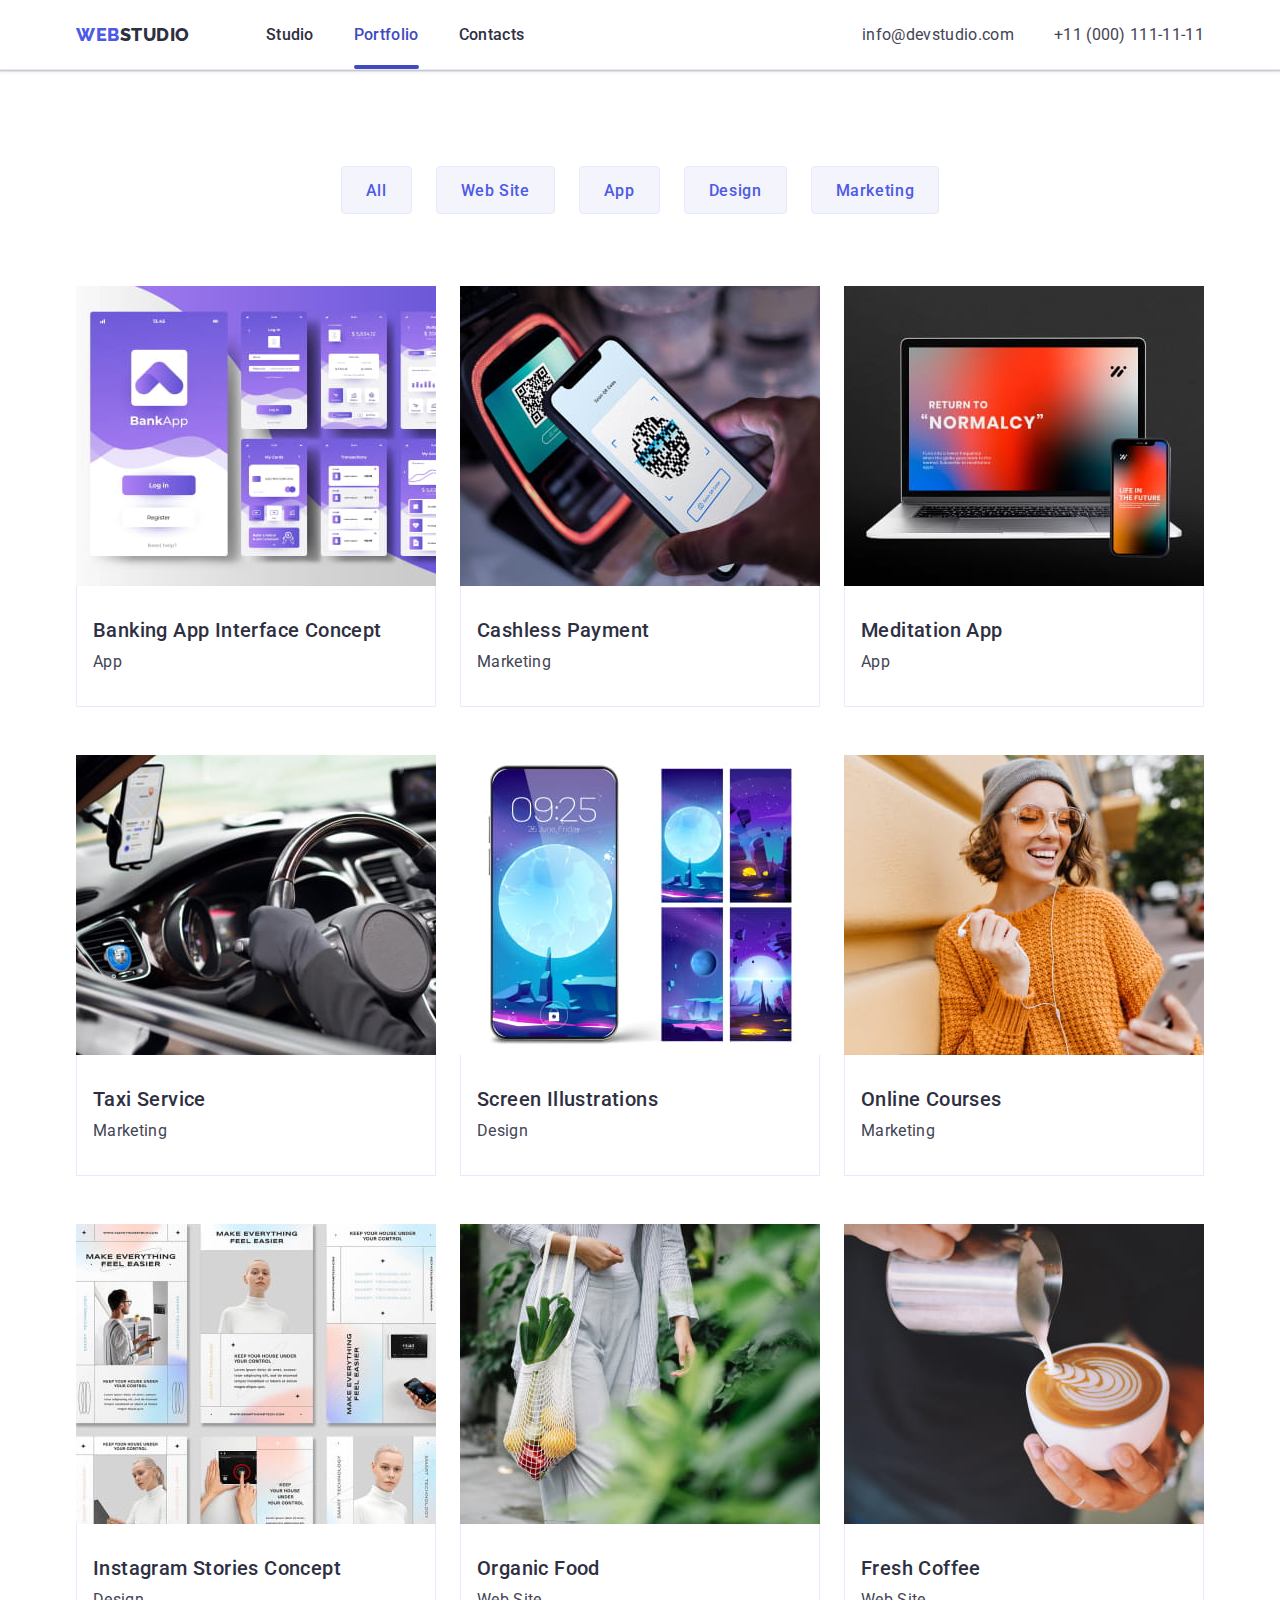
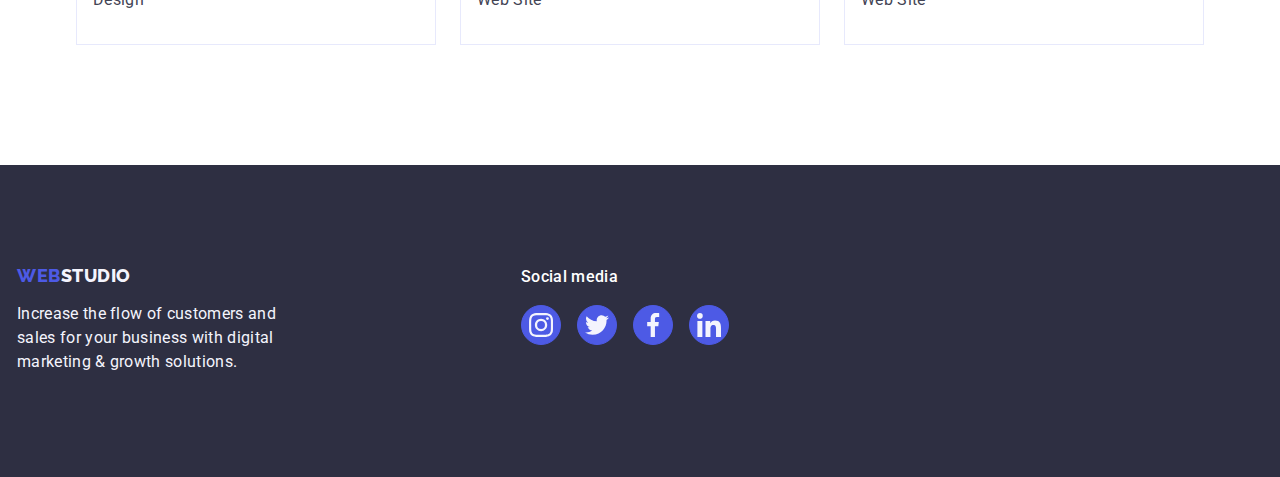
==== commit 633a6980: "Finish" ====
--- a/portfolio.html
+++ b/portfolio.html
@@ -300,7 +300,7 @@
                 href="https://www.twitter.com"
                 aria-label="twitter"
               >
-                <svg class="media-icon" width="24" height="19.5">
+                <svg class="media-icon" width="24" height="24">
                   <use href="./images/icons.svg#icon-twitter"></use>
                 </svg>
               </a>
@@ -311,7 +311,7 @@
                 href="https://www.facebook.com"
                 aria-label="facebook"
               >
-                <svg class="media-icon" width="12" height="24">
+                <svg class="media-icon" width="24" height="24">
                   <use href="./images/icons.svg#icon-facebook"></use>
                 </svg>
               </a>
@@ -322,7 +322,7 @@
                 href="https://www.linkedin.com"
                 aria-label="linkedin"
               >
-                <svg class="media-icon" width="20.49" height="16.43">
+                <svg class="media-icon" width="24" height="24">
                   <use href="./images/icons.svg#icon-linkedin"></use>
                 </svg>
               </a>
--- a/css/styles.css
+++ b/css/styles.css
@@ -414,7 +414,7 @@
   border: 1px solid var(--logo-color);
   border-radius: 50%;
   background-color: #4d5ae5;
-  background-color: 250ms cubic-bezier(0.4, 0, 0.2, 1);
+  transition: background-color 250ms cubic-bezier(0.4, 0, 0.2, 1);
 }
 .media-link:hover,
 .media-link:focus {
@@ -432,7 +432,7 @@
 .media-list {
   display: flex;
   gap: 16px;
-  padding-top: 16px;
+
   padding-left: 120px;
 }
 .media-icon {
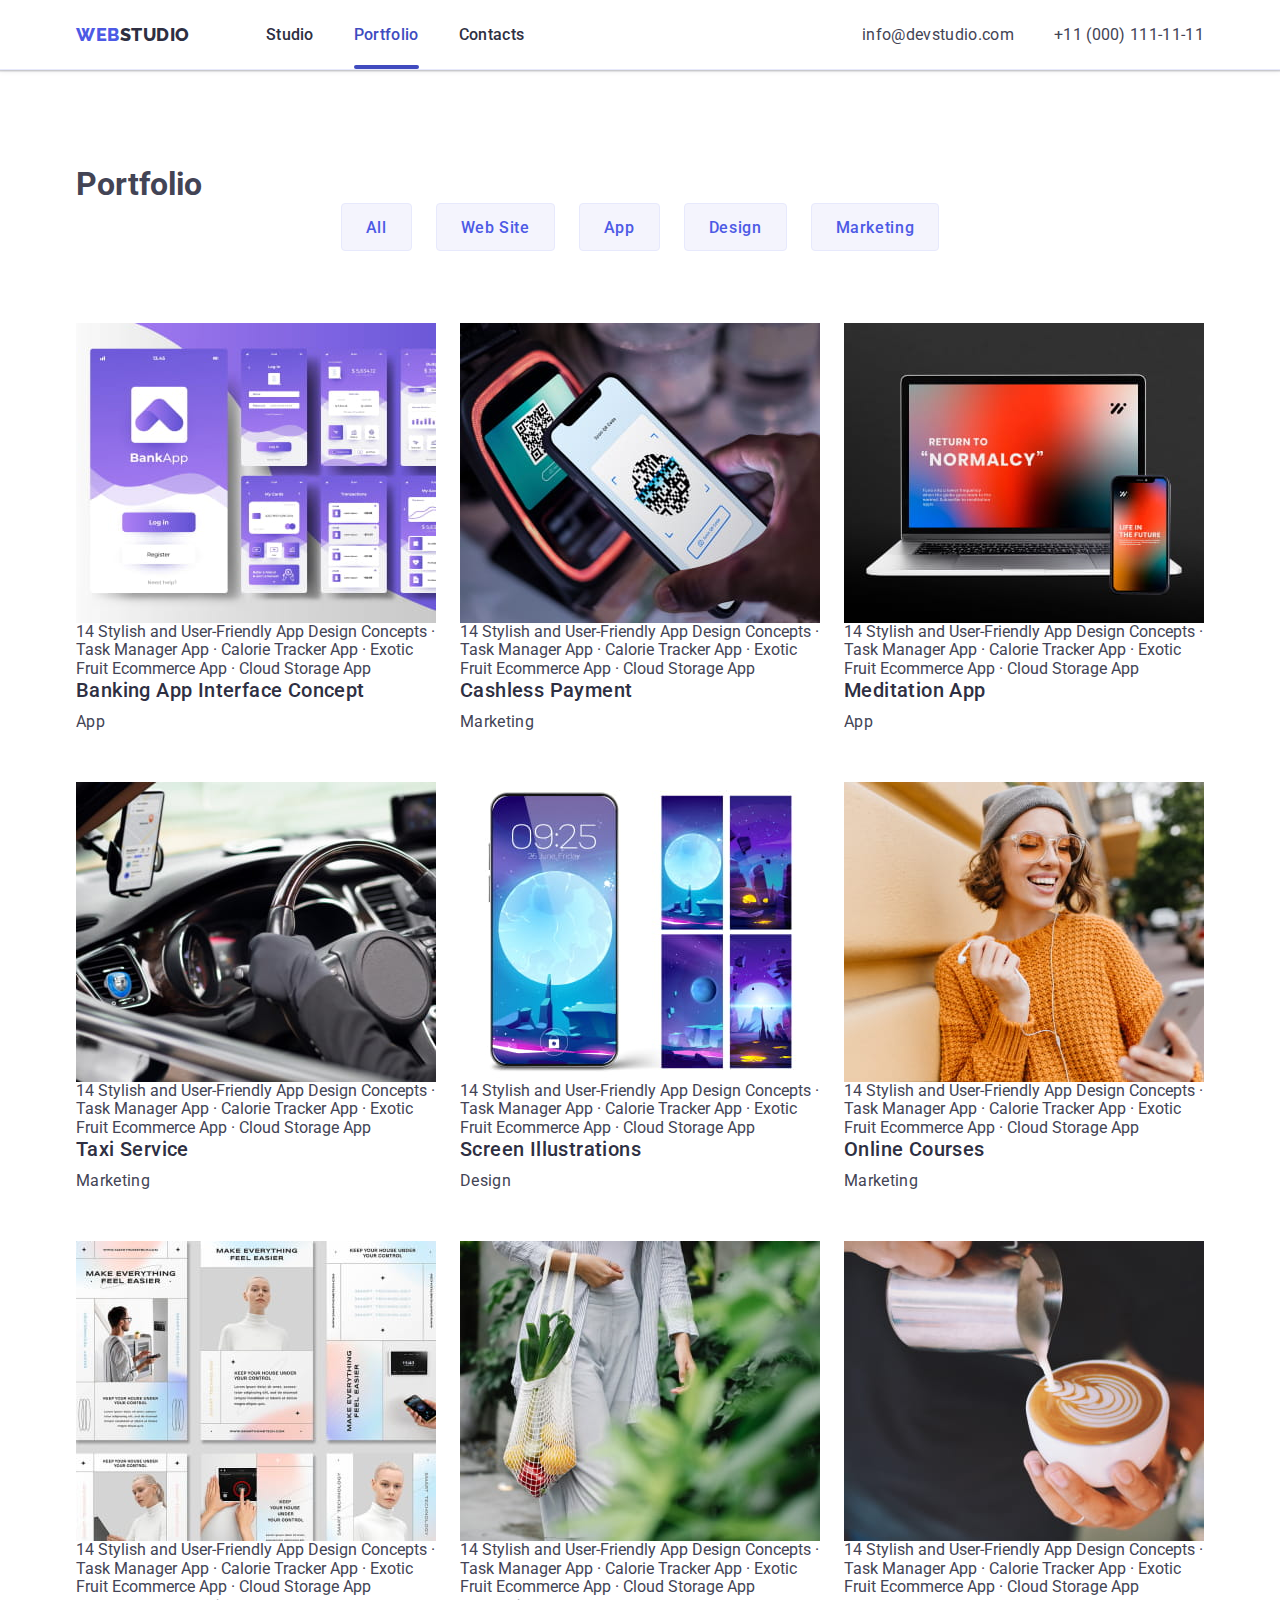
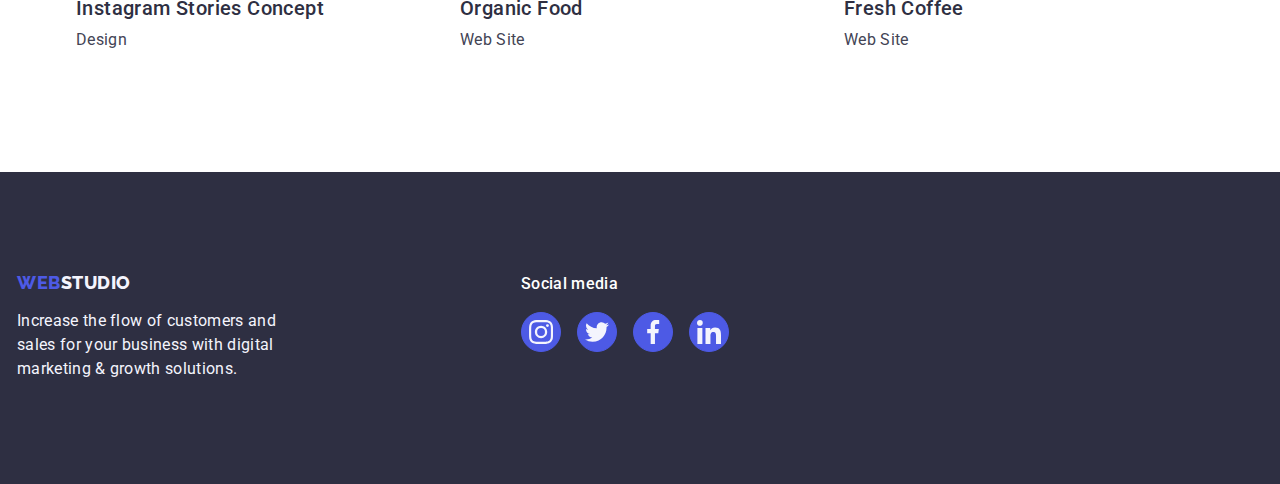
==== commit 49cea74b: "Finish" ====
--- a/portfolio.html
+++ b/portfolio.html
@@ -67,19 +67,19 @@
         <div class="container">
           <h1 class="visually-hidden">Portfolio</h1>
           <ul class="portfolio-list-btn list">
-            <li>
+            <li class="portfolio-btn-item">
               <button class="portfolio-btn" type="button">All</button>
             </li>
-            <li>
+            <li class="portfolio-btn-item">
               <button class="portfolio-btn" type="button">Web Site</button>
             </li>
-            <li>
+            <li class="portfolio-btn-item">
               <button class="portfolio-btn" type="button">App</button>
             </li>
-            <li>
+            <li class="portfolio-btn-item">
               <button class="portfolio-btn" type="button">Design</button>
             </li>
-            <li>
+            <li class="portfolio-btn-item">
               <button class="portfolio-btn" type="button">Marketing</button>
             </li>
           </ul>
--- a/css/styles.css
+++ b/css/styles.css
@@ -320,6 +320,8 @@
   border-radius: 0px 0px 4px 4px;
   width: calc((100% - 72px) / 4);
   background-color: #ffffff;
+  box-shadow: 0px 1px 6px rgba(46, 47, 66, 0.08),
+    0px 1px 1px rgba(46, 47, 66, 0.16), 0px 2px 1px rgba(46, 47, 66, 0.08);
 }
 .team-content {
   padding: 32px 16px 0 16px;
@@ -332,26 +334,35 @@
   margin-top: 8px;
   margin-bottom: 32px;
 } */
+.ourteam-container {
+  padding: 32px 0;
+}
 .ourteam-link {
   display: flex;
   justify-content: center;
   align-items: center;
+  width: 100%;
+  height: 100%;
+  border: 1px solid var(--logo-color);
+  border-radius: 50%;
+  background-color: #4d5ae5;
+}
+.ourteam-link:hover,
+.ourteam-link:focus {
+  background-color: #404bbf;
+}
+
+.ourteam-list {
+  display: flex;
+  justify-content: center;
+  gap: 24px;
+}
+.ourteam-item {
+  display: flex;
+  justify-content: center;
+  padding-bottom: 32px;
   width: 40px;
   height: 40px;
-  border: 1px solid var(--logo-color);
-  border-radius: 50px;
-  background-color: #4d5ae5;
-}
-
-.ourteam-list {
-  display: flex;
-  justify-content: center;
-  gap: 24px;
-}
-.ourteam-item {
-  display: flex;
-  justify-content: center;
-  padding-bottom: 32px;
   transition: background-color 250ms cubic-bezier(0.4, 0, 0.2, 1);
 }
 .ourteam-icon {
@@ -421,13 +432,13 @@
   background-color: #31d0aa;
 }
 .media-title {
+  margin-bottom: 16px;
   margin-left: 120px;
   font-weight: 500;
   font-size: 16px;
   line-height: 1.5;
   letter-spacing: 0.02em;
   color: var(--page-color);
-  margin-bottom: 16px;
 }
 .media-list {
   display: flex;
@@ -464,6 +475,14 @@
   border: 1px solid transparent;
   color: #ffffff;
   background-color: #404bbf;
+  box-shadow: 0px 3px 1px rgba(0, 0, 0, 0.1), 0px 2px 1px rgba(0, 0, 0, 0.08),
+    0px 2px 2px rgba(0, 0, 0, 0.12);
+}
+.portfolio-btn-item {
+  transition: color 250ms cubic-bezier(0.4, 0, 0.2, 1),
+    background-color 250ms cubic-bezier(0.4, 0, 0.2, 1),
+    border-color 250ms cubic-bezier(0.4, 0, 0.2, 1),
+    box-shadow 250ms cubic-bezier(0.4, 0, 0.2, 1);
 }
 .portfolio-title {
   margin-bottom: 8px;
@@ -495,8 +514,14 @@
 .portfolio-list-item {
   width: calc((100% - 48px) / 3);
   margin: 0;
+  transition:  box-shadow 250ms cubic-bezier(0.4, 0, 0.2, 1;
 }
 .portfolio-link {
+  display: block;
+}
+.portfolio-link:hover {
+  box-shadow: 0px 1px 6px rgba(46, 47, 66, 0.08),
+    0px 1px 1px rgba(46, 47, 66, 0.16), 0px 2px 1px rgba(46, 47, 66, 0.08);
 }
 .portfolio-content {
   padding: 32px 16px;
@@ -554,6 +579,10 @@
   flex-shrink: 0;
 }
 /* Clients */
+.clients-section {
+  padding-top: 120px;
+  padding-bottom: 120px;
+}
 .clients-list {
   display: flex;
   justify-content: center;
@@ -571,6 +600,8 @@
   border: 1px solid #8e8f99;
   border-radius: 4px;
   color: #8e8f99;
+  transition: border-color 250ms cubic-bezier(0.4, 0, 0.2, 1),
+    color 250ms cubic-bezier(0.4, 0, 0.2, 1);
 }
 .clients-title {
   font-weight: 700;
@@ -586,7 +617,10 @@
 .clients-section {
   padding-bottom: 120px;
 }
-.clients-link:hover {
+.clients-link:hover,
+.clients-link:focus {
+  border-color: #404bbf;
+  color: #404bbf;
   border-color: #404bbf;
 }
 .clients-icon {
